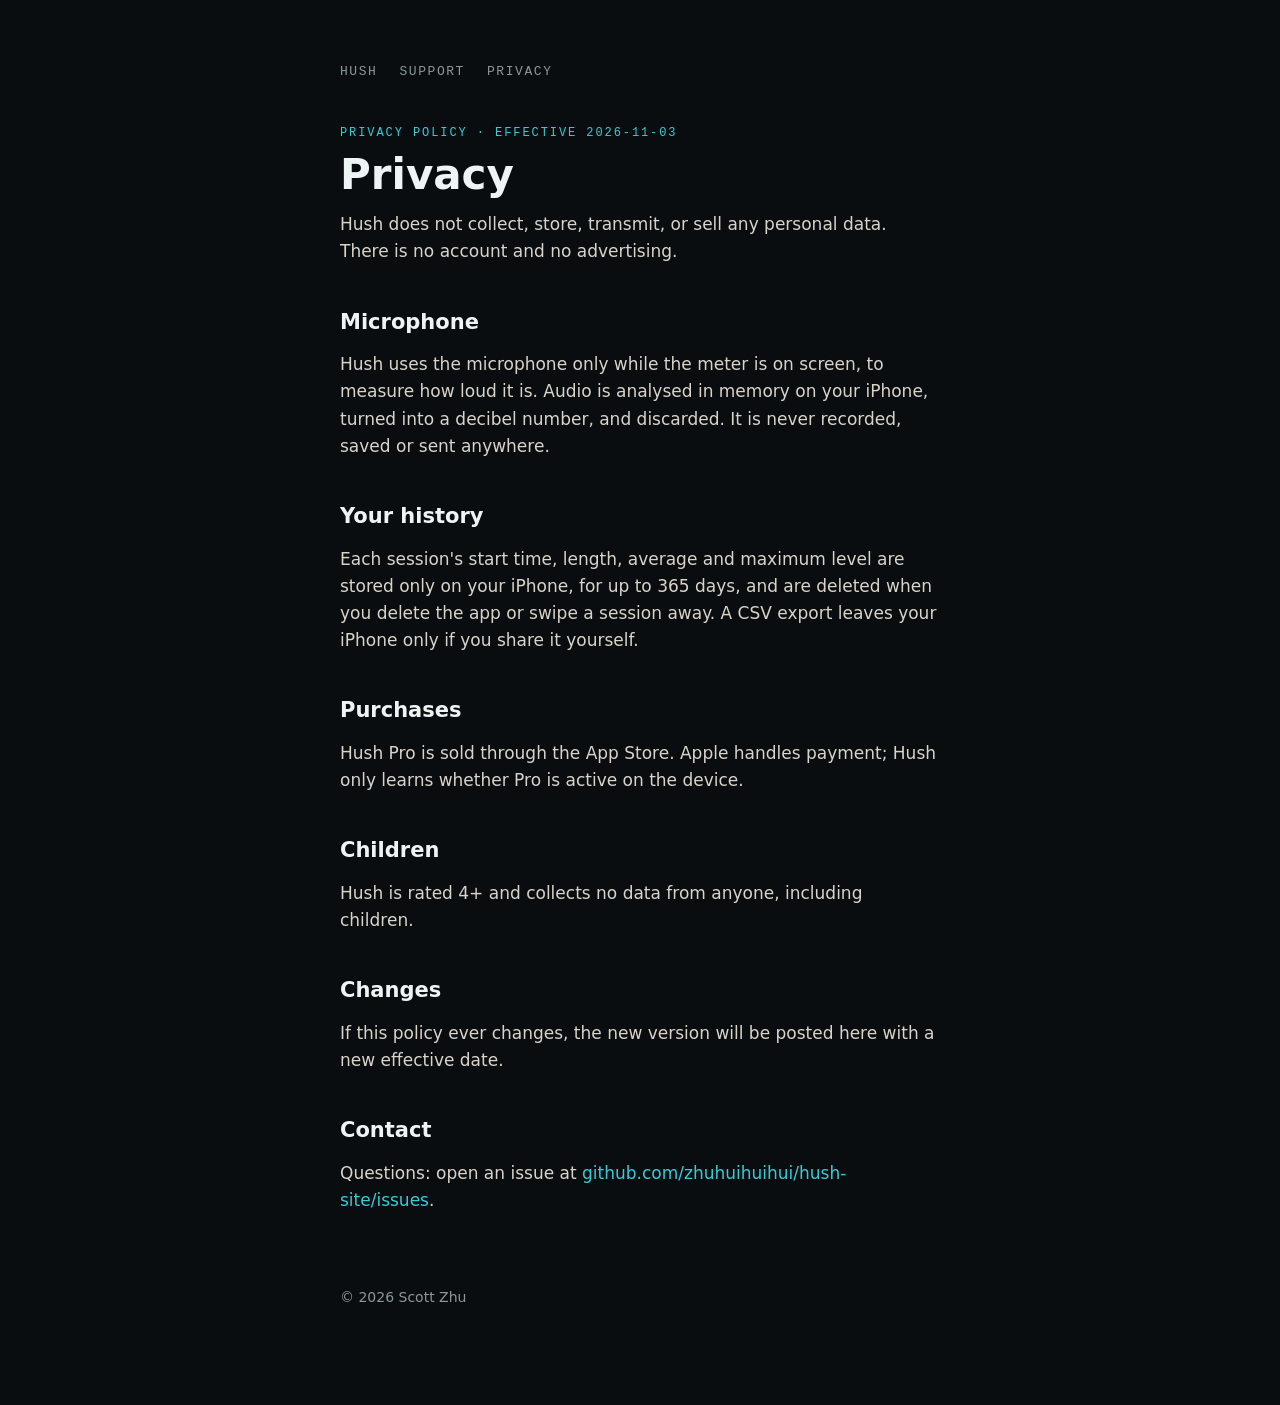
==== privacy.html @ ba5416d7 "Hush site: home, privacy, support Co-Authored-By: Claude Opus 5.5 <noreply@anthropic.com>" ====
<!doctype html><html lang="en"><head><meta charset="utf-8"><meta name="viewport" content="width=device-width,initial-scale=1"><title>Hush — Privacy Policy</title><link rel="stylesheet" href="style.css"></head><body><main>
<nav><a href="./">Hush</a><a href="support">Support</a><a href="privacy">Privacy</a></nav>
<p class="k">Privacy policy · effective 2026-11-03</p><h1>Privacy</h1>
<p>Hush does not collect, store, transmit, or sell any personal data. There is no account and no advertising.</p>
<h2>Microphone</h2><p>Hush uses the microphone only while the meter is on screen, to measure how loud it is. Audio is analysed in memory on your iPhone, turned into a decibel number, and discarded. It is never recorded, saved or sent anywhere.</p>
<h2>Your history</h2><p>Each session's start time, length, average and maximum level are stored only on your iPhone, for up to 365 days, and are deleted when you delete the app or swipe a session away. A CSV export leaves your iPhone only if you share it yourself.</p>
<h2>Purchases</h2><p>Hush Pro is sold through the App Store. Apple handles payment; Hush only learns whether Pro is active on the device.</p>
<h2>Children</h2><p>Hush is rated 4+ and collects no data from anyone, including children.</p>
<h2>Changes</h2><p>If this policy ever changes, the new version will be posted here with a new effective date.</p>
<h2>Contact</h2><p>Questions: open an issue at <a href="https://github.com/zhuhuihuihui/hush-site/issues">github.com/zhuhuihuihui/hush-site/issues</a>.</p>
<footer>© 2026 Scott Zhu</footer></main></body></html>
---- style.css ----
:root{--stage:#0a0d0f;--surface:#161b1e;--muted:#8a979b;--ink:#eef3f4;--amber:#33ccd9}
*{box-sizing:border-box}body{margin:0;background:var(--stage);color:var(--ink);font:17px/1.6 ui-rounded,-apple-system,"SF Pro Rounded",system-ui,sans-serif}
main{max-width:640px;margin:0 auto;padding:64px 20px 96px}h1{font-weight:700;font-size:42px;line-height:1.15;margin:0 0 10px}
h2{font-weight:700;font-size:21px;margin:40px 0 8px}.k{font:12px/1 ui-monospace,Menlo,monospace;letter-spacing:.16em;text-transform:uppercase;color:var(--amber)}
a{color:var(--amber);text-decoration:none}a:hover{text-decoration:underline}p{margin:12px 0;color:#d9d3ca}ul{padding-left:20px;color:#d9d3ca}
.btn{display:inline-block;background:var(--amber);color:#000;font-weight:700;padding:13px 22px;border-radius:14px;margin-top:8px}
.shot{display:block;width:100%;max-width:360px;margin:36px auto;border-radius:28px}
nav{display:flex;gap:22px;margin-bottom:48px}nav a{font:13px ui-monospace,Menlo,monospace;letter-spacing:.12em;text-transform:uppercase;color:var(--muted)}
footer{margin-top:72px;color:var(--muted);font-size:14px}
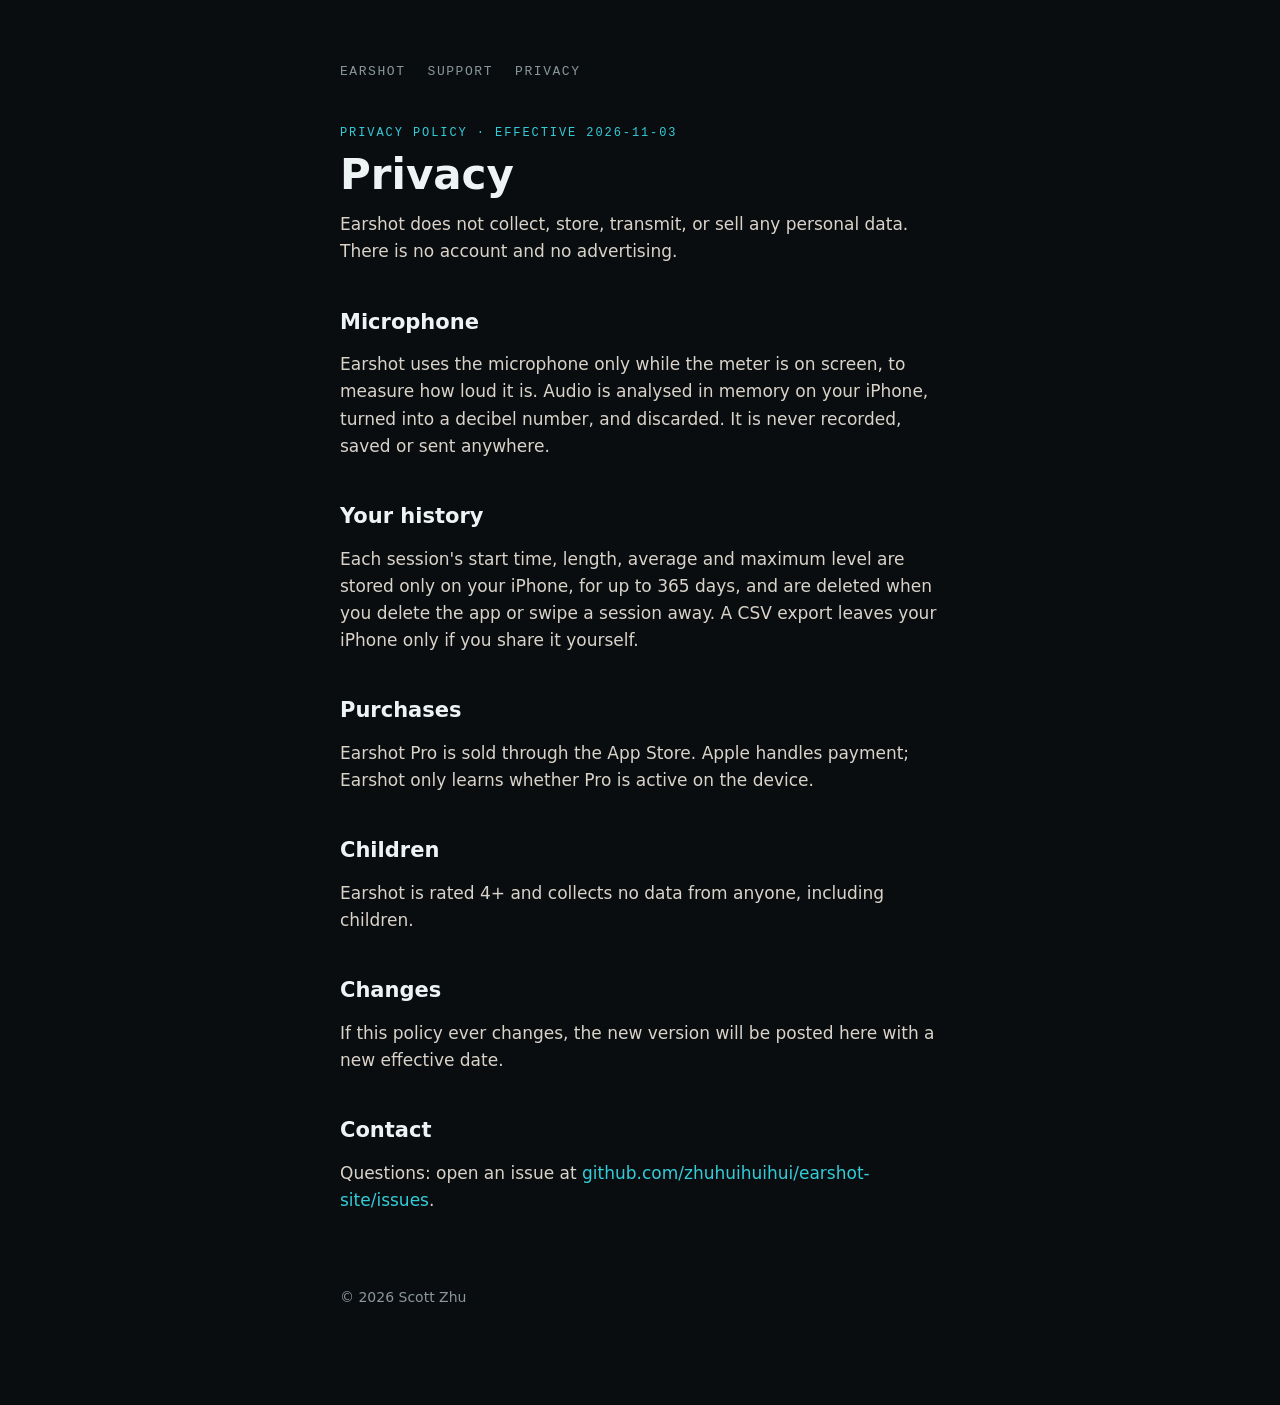
==== commit 63f5ed3b: "Rename Hush to Earshot Co-Authored-By: Claude Opus 5.5 <noreply@anthropic.com>" ====
--- a/privacy.html
+++ b/privacy.html
@@ -1,11 +1,11 @@
-<!doctype html><html lang="en"><head><meta charset="utf-8"><meta name="viewport" content="width=device-width,initial-scale=1"><title>Hush — Privacy Policy</title><link rel="stylesheet" href="style.css"></head><body><main>
-<nav><a href="./">Hush</a><a href="support">Support</a><a href="privacy">Privacy</a></nav>
+<!doctype html><html lang="en"><head><meta charset="utf-8"><meta name="viewport" content="width=device-width,initial-scale=1"><title>Earshot — Privacy Policy</title><link rel="stylesheet" href="style.css"></head><body><main>
+<nav><a href="./">Earshot</a><a href="support">Support</a><a href="privacy">Privacy</a></nav>
 <p class="k">Privacy policy · effective 2026-11-03</p><h1>Privacy</h1>
-<p>Hush does not collect, store, transmit, or sell any personal data. There is no account and no advertising.</p>
-<h2>Microphone</h2><p>Hush uses the microphone only while the meter is on screen, to measure how loud it is. Audio is analysed in memory on your iPhone, turned into a decibel number, and discarded. It is never recorded, saved or sent anywhere.</p>
+<p>Earshot does not collect, store, transmit, or sell any personal data. There is no account and no advertising.</p>
+<h2>Microphone</h2><p>Earshot uses the microphone only while the meter is on screen, to measure how loud it is. Audio is analysed in memory on your iPhone, turned into a decibel number, and discarded. It is never recorded, saved or sent anywhere.</p>
 <h2>Your history</h2><p>Each session's start time, length, average and maximum level are stored only on your iPhone, for up to 365 days, and are deleted when you delete the app or swipe a session away. A CSV export leaves your iPhone only if you share it yourself.</p>
-<h2>Purchases</h2><p>Hush Pro is sold through the App Store. Apple handles payment; Hush only learns whether Pro is active on the device.</p>
-<h2>Children</h2><p>Hush is rated 4+ and collects no data from anyone, including children.</p>
+<h2>Purchases</h2><p>Earshot Pro is sold through the App Store. Apple handles payment; Earshot only learns whether Pro is active on the device.</p>
+<h2>Children</h2><p>Earshot is rated 4+ and collects no data from anyone, including children.</p>
 <h2>Changes</h2><p>If this policy ever changes, the new version will be posted here with a new effective date.</p>
-<h2>Contact</h2><p>Questions: open an issue at <a href="https://github.com/zhuhuihuihui/hush-site/issues">github.com/zhuhuihuihui/hush-site/issues</a>.</p>
+<h2>Contact</h2><p>Questions: open an issue at <a href="https://github.com/zhuhuihuihui/earshot-site/issues">github.com/zhuhuihuihui/earshot-site/issues</a>.</p>
 <footer>© 2026 Scott Zhu</footer></main></body></html>
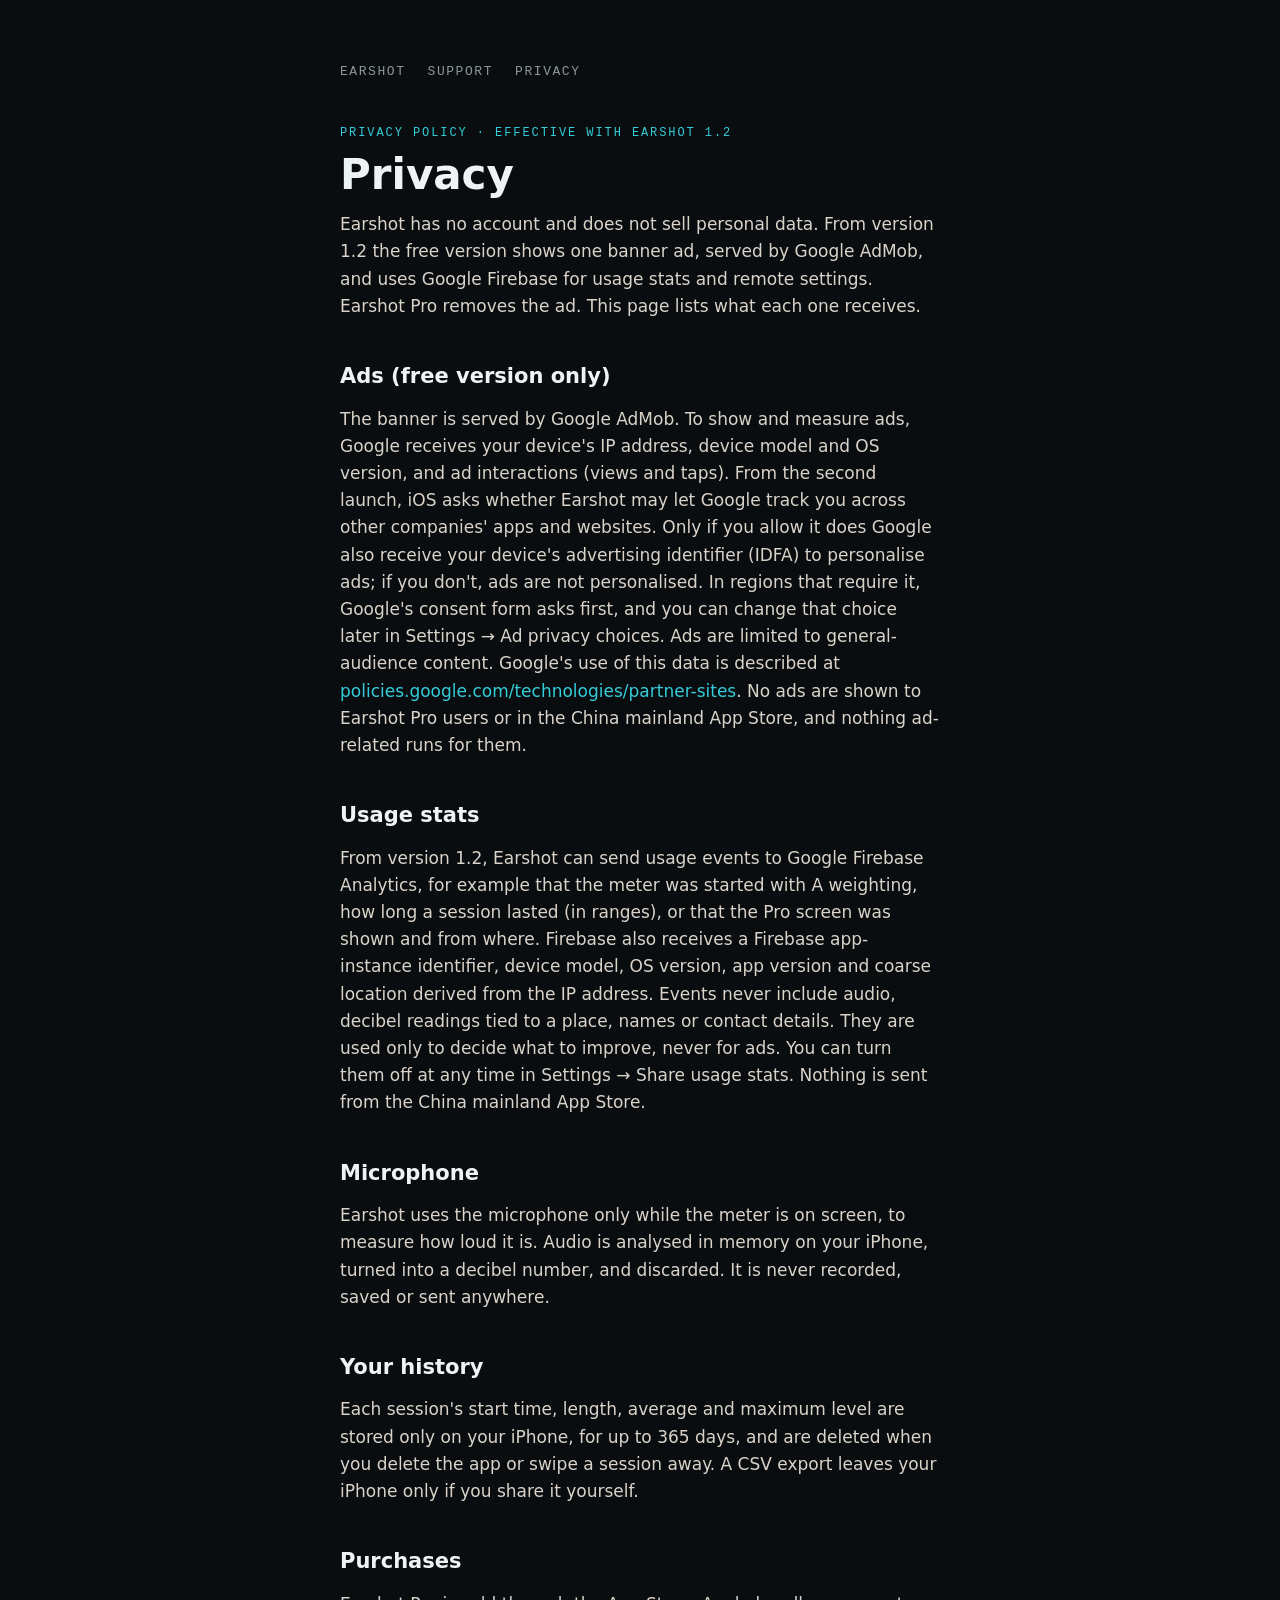
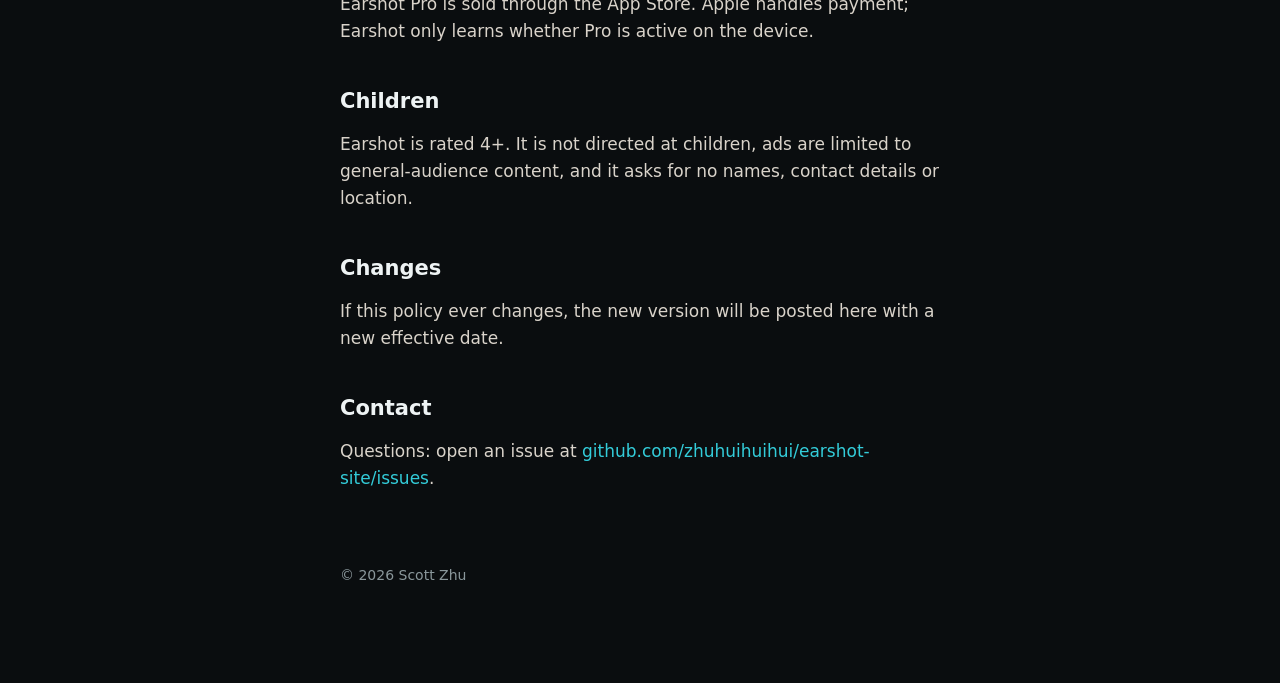
==== commit 4729fa54: "Privacy and home copy for Earshot 1.2 (AdMob banner, Firebase); merge on 1.2 release Co-Authored-By:" ====
--- a/privacy.html
+++ b/privacy.html
@@ -1,11 +1,13 @@
 <!doctype html><html lang="en"><head><meta charset="utf-8"><meta name="viewport" content="width=device-width,initial-scale=1"><title>Earshot — Privacy Policy</title><link rel="stylesheet" href="style.css"></head><body><main>
 <nav><a href="./">Earshot</a><a href="support">Support</a><a href="privacy">Privacy</a></nav>
-<p class="k">Privacy policy · effective 2026-11-03</p><h1>Privacy</h1>
-<p>Earshot does not collect, store, transmit, or sell any personal data. There is no account and no advertising.</p>
+<p class="k">Privacy policy · effective with Earshot 1.2</p><h1>Privacy</h1>
+<p>Earshot has no account and does not sell personal data. From version 1.2 the free version shows one banner ad, served by Google AdMob, and uses Google Firebase for usage stats and remote settings. Earshot Pro removes the ad. This page lists what each one receives.</p>
+<h2>Ads (free version only)</h2><p>The banner is served by Google AdMob. To show and measure ads, Google receives your device's IP address, device model and OS version, and ad interactions (views and taps). From the second launch, iOS asks whether Earshot may let Google track you across other companies' apps and websites. Only if you allow it does Google also receive your device's advertising identifier (IDFA) to personalise ads; if you don't, ads are not personalised. In regions that require it, Google's consent form asks first, and you can change that choice later in Settings → Ad privacy choices. Ads are limited to general-audience content. Google's use of this data is described at <a href="https://policies.google.com/technologies/partner-sites">policies.google.com/technologies/partner-sites</a>. No ads are shown to Earshot Pro users or in the China mainland App Store, and nothing ad-related runs for them.</p>
+<h2>Usage stats</h2><p>From version 1.2, Earshot can send usage events to Google Firebase Analytics, for example that the meter was started with A weighting, how long a session lasted (in ranges), or that the Pro screen was shown and from where. Firebase also receives a Firebase app-instance identifier, device model, OS version, app version and coarse location derived from the IP address. Events never include audio, decibel readings tied to a place, names or contact details. They are used only to decide what to improve, never for ads. You can turn them off at any time in Settings → Share usage stats. Nothing is sent from the China mainland App Store.</p>
 <h2>Microphone</h2><p>Earshot uses the microphone only while the meter is on screen, to measure how loud it is. Audio is analysed in memory on your iPhone, turned into a decibel number, and discarded. It is never recorded, saved or sent anywhere.</p>
 <h2>Your history</h2><p>Each session's start time, length, average and maximum level are stored only on your iPhone, for up to 365 days, and are deleted when you delete the app or swipe a session away. A CSV export leaves your iPhone only if you share it yourself.</p>
 <h2>Purchases</h2><p>Earshot Pro is sold through the App Store. Apple handles payment; Earshot only learns whether Pro is active on the device.</p>
-<h2>Children</h2><p>Earshot is rated 4+ and collects no data from anyone, including children.</p>
+<h2>Children</h2><p>Earshot is rated 4+. It is not directed at children, ads are limited to general-audience content, and it asks for no names, contact details or location.</p>
 <h2>Changes</h2><p>If this policy ever changes, the new version will be posted here with a new effective date.</p>
 <h2>Contact</h2><p>Questions: open an issue at <a href="https://github.com/zhuhuihuihui/earshot-site/issues">github.com/zhuhuihuihui/earshot-site/issues</a>.</p>
 <footer>© 2026 Scott Zhu</footer></main></body></html>
